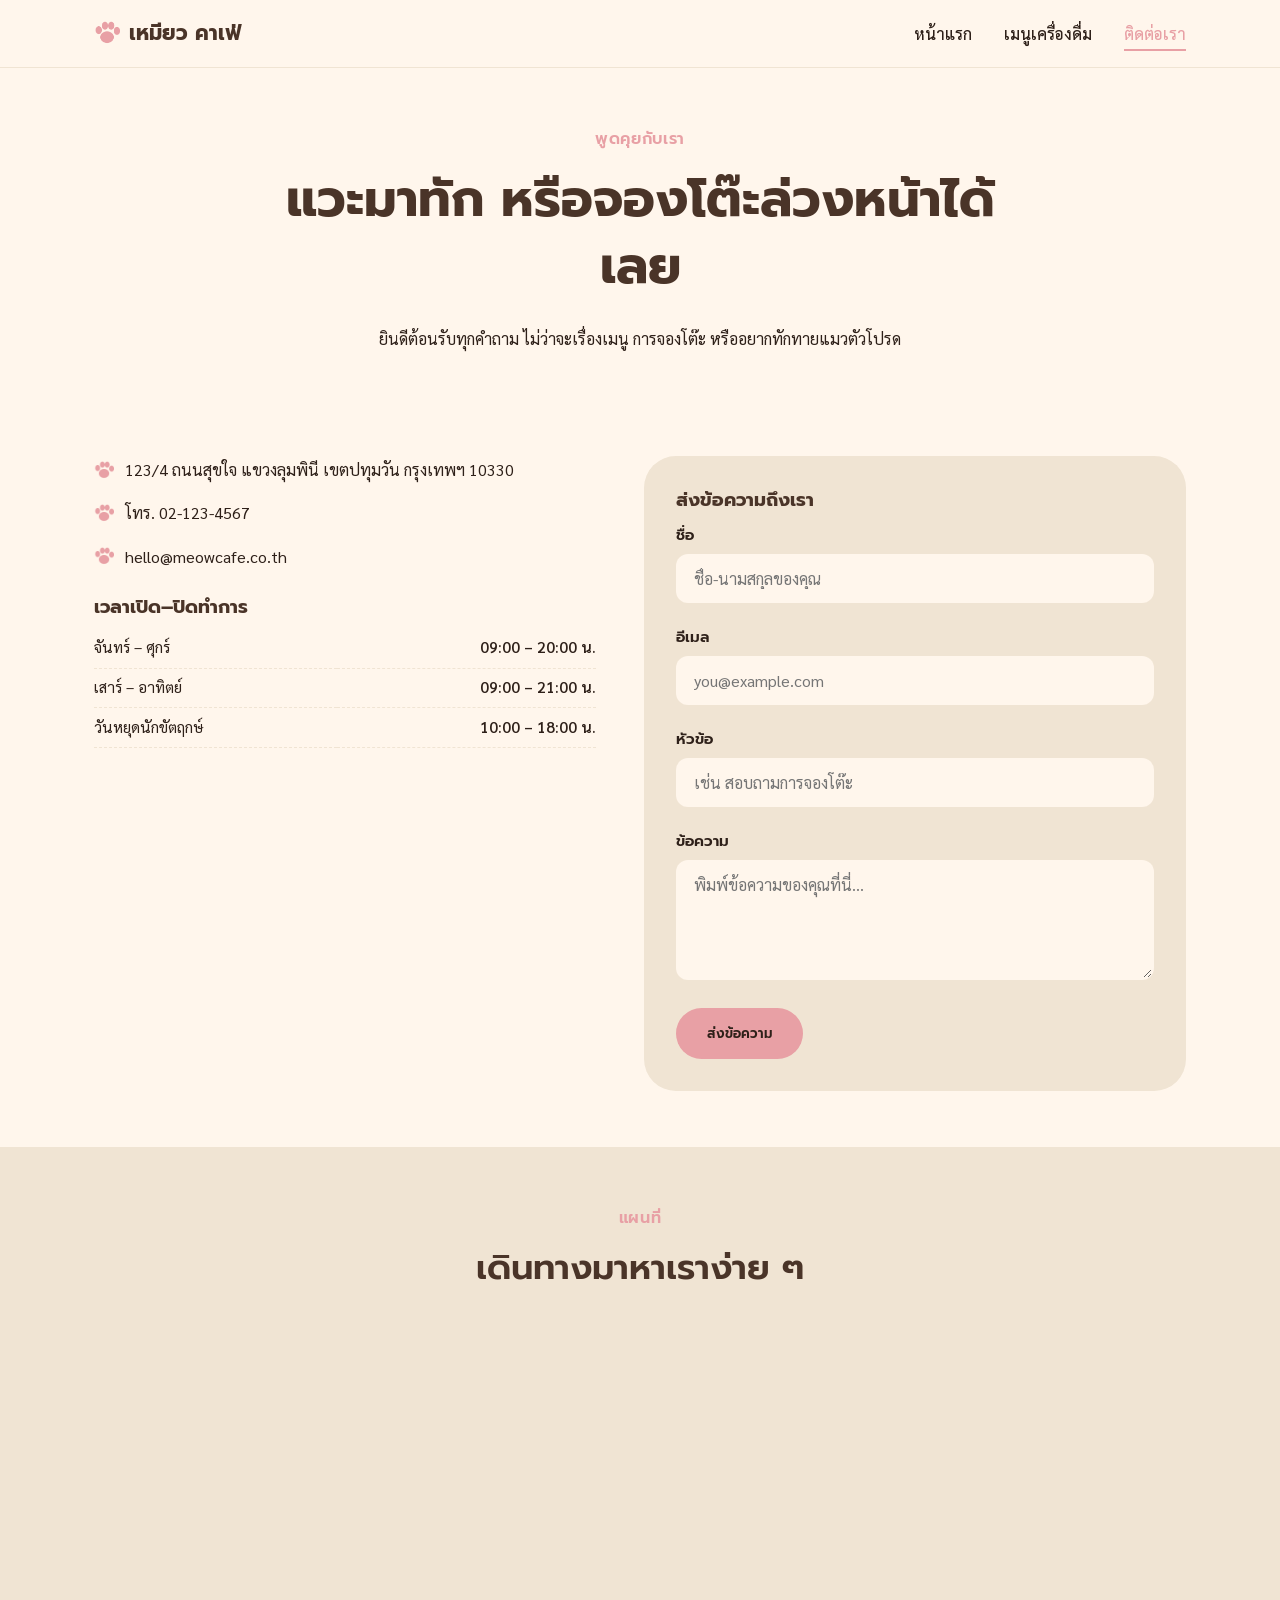
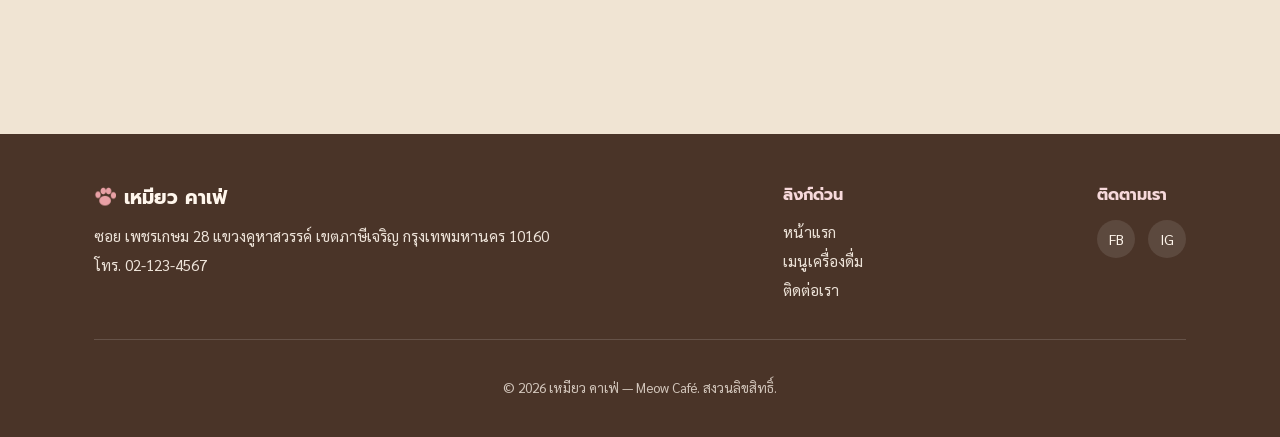
==== contact.html @ 357938e2 "Add files via upload" ====
<!DOCTYPE html>
<html lang="th">
<head>
<meta charset="UTF-8">
<meta name="viewport" content="width=device-width, initial-scale=1.0">
<title>ติดต่อเรา | เหมียว คาเฟ่</title>
<link rel="preconnect" href="https://fonts.googleapis.com">
<link href="https://fonts.googleapis.com/css2?family=Prompt:wght@500;600;700&family=Sarabun:wght@400;500;600&display=swap" rel="stylesheet">
<link rel="stylesheet" href="style.css">
</head>
<body>

<header class="site-header">
  <nav class="navbar">
    <a href="index.html" class="brand">
      <img src="image/paw.png" class="paw-icon" alt="">
      เหมียว คาเฟ่
    </a>
    <ul class="nav-links">
      <li><a href="index.html">หน้าแรก</a></li>
      <li><a href="menu.html">เมนูเครื่องดื่ม</a></li>
      <li><a href="contact.html" aria-current="page">ติดต่อเรา</a></li>
    </ul>
  </nav>
</header>

<main>

  <div class="page-header">
    <span class="eyebrow">พูดคุยกับเรา</span>
    <h1>แวะมาทัก หรือจองโต๊ะล่วงหน้าได้เลย</h1>
    <p>ยินดีต้อนรับทุกคำถาม ไม่ว่าจะเรื่องเมนู การจองโต๊ะ หรืออยากทักทายแมวตัวโปรด</p>
  </div>

  <section class="section">
    <div class="wrap">
      <div class="contact-layout">

        <div class="contact-info">
          <ul>
            <li>
              <img src="image/paw.png" class="paw-icon" alt="">
              <span>123/4 ถนนสุขใจ แขวงลุมพินี เขตปทุมวัน กรุงเทพฯ 10330</span>
            </li>
            <li>
              <img src="image/paw.png" class="paw-icon" alt="">
              <span>โทร. 02-123-4567</span>
            </li>
            <li>
              <img src="image/paw.png" class="paw-icon" alt="">
              <span>hello@meowcafe.co.th</span>
            </li>
          </ul>

          <h3>เวลาเปิด–ปิดทำการ</h3>
          <table class="hours-table">
            <tr><td>จันทร์ – ศุกร์</td><td>09:00 – 20:00 น.</td></tr>
            <tr><td>เสาร์ – อาทิตย์</td><td>09:00 – 21:00 น.</td></tr>
            <tr><td>วันหยุดนักขัตฤกษ์</td><td>10:00 – 18:00 น.</td></tr>
          </table>
        </div>

        <form class="contact-form">
          <h3>ส่งข้อความถึงเรา</h3>
          <div class="form-group">
            <label for="name">ชื่อ</label>
            <input type="text" id="name" name="name" placeholder="ชื่อ-นามสกุลของคุณ">
          </div>
          <div class="form-group">
            <label for="email">อีเมล</label>
            <input type="email" id="email" name="email" placeholder="you@example.com">
          </div>
          <div class="form-group">
            <label for="subject">หัวข้อ</label>
            <input type="text" id="subject" name="subject" placeholder="เช่น สอบถามการจองโต๊ะ">
          </div>
          <div class="form-group">
            <label for="message">ข้อความ</label>
            <textarea id="message" name="message" placeholder="พิมพ์ข้อความของคุณที่นี่..."></textarea>
          </div>
          <button type="submit" class="btn btn-primary">ส่งข้อความ</button>
        </form>

      </div>
    </div>
  </section>

  <section class="section section-cream-deep">
    <div class="wrap">
      <div class="section-head">
        <span class="eyebrow">แผนที่</span>
        <h2>เดินทางมาหาเราง่าย ๆ</h2>
      </div>
      <iframe
        class="map-frame"
        src="https://www.google.com/maps/embed?pb=!1m18!1m12!1m3!1d299.01411054483236!2d100.46035640488564!3d13.728832572389896!2m3!1f0!2f0!3f0!3m2!1i1024!2i768!4f13.1!3m3!1m2!1s0x30e2995e4b5f1b71%3A0x10da7c1b5f97f00c!2z4Liq4Lin4LiZ4Lir4Lii4LmI4Lit4Lih4Lin4Lix4LiU4Lii4Liy4LiH!5e1!3m2!1sth!2sth!4v1785080987299!5m2!1sth!2sth"
        title="แผนที่ตั้งของเหมียว คาเฟ่"
        loading="lazy">
      </iframe>
    </div>
  </section>

</main>

<footer class="site-footer">
  <div class="wrap">
    <div class="footer-grid">
      <div class="footer-col">
        <div class="footer-brand">
          <img src="image/paw.png" class="paw-icon" alt="">
          เหมียว คาเฟ่
        </div>
        <p>ซอย เพชรเกษม 28 แขวงคูหาสวรรค์ เขตภาษีเจริญ กรุงเทพมหานคร 10160</p>
        <p>โทร. 02-123-4567</p>
      </div>
      <div class="footer-col">
        <h4>ลิงก์ด่วน</h4>
        <p><a href="index.html">หน้าแรก</a></p>
        <p><a href="menu.html">เมนูเครื่องดื่ม</a></p>
        <p><a href="contact.html">ติดต่อเรา</a></p>
      </div>
      <div class="footer-col">
        <h4>ติดตามเรา</h4>
        <ul class="social-links">
          <li><a href="#" aria-label="Facebook">FB</a></li>
          <li><a href="#" aria-label="Instagram">IG</a></li>
        </ul>
      </div>
    </div>
    <p class="copyright">© 2026 เหมียว คาเฟ่ — Meow Café. สงวนลิขสิทธิ์.</p>
  </div>
</footer>

</body>
</html>
---- style.css ----
/* ==========================================================================
   MEOW CAFÉ — เหมียว คาเฟ่
   Design tokens: cream #FFF6EC · coffee brown #4A3428 · blush pink #E8A0A5
   Display font: Prompt · Body font: Sarabun
   Signature motif: paw-print trail used as bullets & dividers
   ========================================================================== */

:root {
  --cream: #FFF6EC;
  --cream-deep: #F0E4D3;
  --brown: #4A3428;
  --brown-deep: #2E2019;
  --pink: #E8A0A5;
  --pink-light: #F7D9DB;
  --font-display: 'Prompt', sans-serif;
  --font-body: 'Sarabun', sans-serif;
  --radius-blob: 32px;
  --shadow-soft: 0 12px 30px rgba(74, 52, 40, 0.12);
}

* { box-sizing: border-box; }

html { scroll-behavior: smooth; }

body {
  margin: 0;
  background: var(--cream);
  color: var(--brown-deep);
  font-family: var(--font-body);
  font-size: 1rem;
  line-height: 1.7;
}

img { max-width: 100%; display: block; }

a { color: inherit; text-decoration: none; }

h1, h2, h3 {
  font-family: var(--font-display);
  color: var(--brown);
  margin: 0 0 0.5em;
  line-height: 1.3;
}

h1 { font-size: clamp(2.1rem, 4vw, 3.2rem); font-weight: 700; }
h2 { font-size: clamp(1.6rem, 3vw, 2.2rem); font-weight: 600; }

.eyebrow {
  display: inline-block;
  font-family: var(--font-display);
  font-weight: 600;
  color: var(--pink);
  letter-spacing: 0.04em;
  margin-bottom: 0.8rem;
}

.wrap {
  max-width: 1140px;
  margin: 0 auto;
  padding: 0 1.5rem;
}

/* ---------- paw-print signature motif ---------- */

.paw-icon {
  width: 20px;
  height: 20px;
  color: var(--pink);
  flex-shrink: 0;
}

.paw-divider {
  display: flex;
  justify-content: center;
  gap: 1.2rem;
  padding: 2.2rem 0;
}


/* ---------- navbar ---------- */

.site-header {
  position: sticky;
  top: 0;
  z-index: 10;
  background: var(--cream);
  border-bottom: 1px solid var(--cream-deep);
}

.navbar {
  display: flex;
  align-items: center;
  justify-content: space-between;
  padding: 1rem 1.5rem;
  max-width: 1140px;
  margin: 0 auto;
}

.brand {
  display: flex;
  align-items: center;
  gap: 0.55rem;
  font-family: var(--font-display);
  font-weight: 700;
  font-size: 1.3rem;
  color: var(--brown);
}
.brand .paw-icon { color: var(--pink); width: 26px; height: 26px; }

.nav-links {
  display: flex;
  gap: 2rem;
  list-style: none;
  margin: 0;
  padding: 0;
  font-weight: 500;
}

.nav-links a {
  position: relative;
  padding: 0.3rem 0;
  transition: color 0.2s ease;
}
.nav-links a::after {
  content: "";
  position: absolute;
  left: 0; bottom: -2px;
  width: 0; height: 2px;
  background: var(--pink);
  transition: width 0.25s ease;
}
.nav-links a:hover { color: var(--pink); }
.nav-links a:hover::after,
.nav-links a[aria-current="page"]::after { width: 100%; }
.nav-links a[aria-current="page"] { color: var(--pink); }

/* ---------- buttons ---------- */

.btn {
  display: inline-block;
  font-family: var(--font-display);
  font-weight: 600;
  padding: 0.8rem 1.8rem;
  border-radius: 999px;
  border: 2px solid transparent;
  cursor: pointer;
  transition: transform 0.2s ease, box-shadow 0.2s ease, background 0.2s ease;
}
.btn-primary {
  background: var(--pink);
  color: var(--brown-deep);
}
.btn-primary:hover {
  background: var(--brown);
  color: var(--cream);
  transform: translateY(-3px);
  box-shadow: var(--shadow-soft);
}
.btn-outline {
  background: transparent;
  border-color: var(--brown);
  color: var(--brown);
}
.btn-outline:hover {
  background: var(--brown);
  color: var(--cream);
  transform: translateY(-3px);
}

/* ---------- hero ---------- */

.hero {
  display: flex;
  align-items: center;
  gap: 3rem;
  padding: 4rem 1.5rem 2rem;
  max-width: 1140px;
  margin: 0 auto;
}
.hero-copy { flex: 1 1 420px; }
.hero-copy p { font-size: 1.1rem; max-width: 46ch; }
.hero-art { flex: 1 1 320px; max-width: 380px; margin: 0 auto; }

/* ---------- features (grid) ---------- */

.section { padding: 3.5rem 0; }
.section-cream-deep { background: var(--cream-deep); }

.section-head { text-align: center; max-width: 60ch; margin: 0 auto 2.5rem; }

.feature-grid {
  display: grid;
  grid-template-columns: repeat(3, 1fr);
  gap: 1.8rem;
}

.feature-card {
  background: var(--cream);
  border-radius: var(--radius-blob);
  padding: 2rem 1.6rem;
  text-align: center;
  box-shadow: var(--shadow-soft);
}
.feature-icon {
  width: 60px;
  height: 60px;
  margin: 0 auto 1rem;
  background: var(--pink-light);
  border-radius: 50%;
  display: flex;
  align-items: center;
  justify-content: center;
}
.feature-icon .paw-icon { width: 30px; height: 30px; color: var(--brown); }
.feature-card h3 { font-size: 1.15rem; }
.feature-card p { margin: 0; font-size: 0.95rem; }

/* ---------- testimonials ---------- */

.testimonial-grid {
  display: flex;
  flex-wrap: wrap;
  gap: 1.8rem;
}
.testimonial-card {
  flex: 1 1 320px;
  background: var(--cream-deep);
  border-radius: var(--radius-blob);
  padding: 2rem;
  position: relative;
}
.testimonial-card::before {
  content: "“";
  font-family: var(--font-display);
  font-size: 3.5rem;
  color: var(--pink);
  line-height: 1;
  display: block;
  margin-bottom: -0.5rem;
}
.testimonial-quote { font-style: italic; margin-bottom: 1.4rem; }
.testimonial-person {
  display: flex;
  align-items: center;
  gap: 0.8rem;
}
.testimonial-person img {
  width: 52px;
  height: 52px;
  border-radius: 50%;
  object-fit: cover;
  border: 3px solid var(--pink-light);
}
.testimonial-person span { font-weight: 600; font-family: var(--font-display); }

/* ---------- CTA ---------- */

.cta-section {
  background: var(--pink);
  color: var(--brown-deep);
  text-align: center;
  padding: 3.5rem 1.5rem;
}
.cta-section h2 { color: var(--brown-deep); }
.cta-section .btn-primary { background: var(--brown); color: var(--cream); }
.cta-section .btn-primary:hover { background: var(--brown-deep); }

/* ---------- footer ---------- */

.site-footer {
  background: var(--brown);
  color: var(--cream);
  padding: 3rem 0 1.5rem;
}
.footer-grid {
  display: flex;
  flex-wrap: wrap;
  justify-content: space-between;
  gap: 2rem;
  padding-bottom: 2rem;
  border-bottom: 1px solid rgba(255,255,255,0.15);
}
.footer-brand {
  display: flex;
  align-items: center;
  gap: 0.5rem;
  font-family: var(--font-display);
  font-weight: 700;
  font-size: 1.2rem;
  margin-bottom: 0.6rem;
}
.footer-brand .paw-icon { color: var(--pink); width: 22px; height: 22px; }
.footer-col p { margin: 0.2rem 0; font-size: 0.95rem; opacity: 0.9; }
.footer-col h4 {
  font-family: var(--font-display);
  color: var(--pink-light);
  margin: 0 0 0.7rem;
  font-size: 1rem;
}
.social-links {
  display: flex;
  gap: 0.8rem;
  list-style: none;
  padding: 0; margin: 0;
}
.social-links a {
  width: 38px; height: 38px;
  display: flex; align-items: center; justify-content: center;
  background: rgba(255,255,255,0.1);
  border-radius: 50%;
  font-size: 0.9rem;
  transition: background 0.2s ease, transform 0.2s ease;
}
.social-links a:hover { background: var(--pink); transform: translateY(-3px); }
.copyright {
  text-align: center;
  padding-top: 1.4rem;
  font-size: 0.85rem;
  opacity: 0.75;
}

/* ---------- page header (menu / contact) ---------- */

.page-header {
  text-align: center;
  padding: 3.5rem 1.5rem 2rem;
  max-width: 800px;
  margin: 0 auto;
}

/* ---------- product grid (menu page) ---------- */

.product-grid {
  display: grid;
  grid-template-columns: repeat(3, 1fr);
  gap: 1.8rem;
}
.product-card {
  background: var(--cream);
  border-radius: 20px;
  overflow: hidden;
  box-shadow: var(--shadow-soft);
  transition: transform 0.25s ease, box-shadow 0.25s ease;
}
.product-card:hover {
  transform: translateY(-8px);
  box-shadow: 0 20px 34px rgba(74, 52, 40, 0.2);
}
.product-card img { width: 100%; aspect-ratio: 4/3; object-fit: cover; }
.product-body { padding: 1.2rem 1.3rem 1.5rem; }
.product-body h3 { font-size: 1.05rem; margin-bottom: 0.3rem; }
.product-body p { font-size: 0.92rem; margin: 0 0 0.8rem; opacity: 0.85; }
.product-price {
  font-family: var(--font-display);
  font-weight: 700;
  color: var(--pink);
  font-size: 1.15rem;
}

.promo-banner {
  margin-top: 3rem;
  background: var(--brown);
  color: var(--cream);
  border-radius: var(--radius-blob);
  padding: 1.6rem 2rem;
  display: flex;
  align-items: center;
  justify-content: center;
  gap: 0.8rem;
  text-align: center;
  font-family: var(--font-display);
  font-weight: 600;
  font-size: 1.1rem;
}
.promo-banner .paw-icon { color: var(--pink); }

/* ---------- contact page ---------- */

.contact-layout {
  display: flex;
  flex-wrap: wrap;
  gap: 3rem;
}
.contact-info { flex: 1 1 300px; }
.contact-info ul { list-style: none; padding: 0; margin: 0 0 1.6rem; }
.contact-info li {
  display: flex;
  gap: 0.7rem;
  margin-bottom: 1rem;
  align-items: flex-start;
}
.contact-info li .paw-icon { margin-top: 0.3rem; }
.hours-table { width: 100%; border-collapse: collapse; }
.hours-table td { padding: 0.4rem 0; border-bottom: 1px dashed var(--cream-deep); font-size: 0.95rem; }
.hours-table td:last-child { text-align: right; font-weight: 600; }

.contact-form { flex: 1 1 340px; background: var(--cream-deep); border-radius: var(--radius-blob); padding: 2rem; }
.form-group { margin-bottom: 1.3rem; }
.form-group label {
  display: block;
  font-family: var(--font-display);
  font-weight: 600;
  margin-bottom: 0.4rem;
  font-size: 0.95rem;
}
.form-group input,
.form-group textarea {
  width: 100%;
  padding: 0.75rem 1rem;
  border-radius: 12px;
  border: 2px solid transparent;
  background: var(--cream);
  font-family: var(--font-body);
  font-size: 1rem;
  color: var(--brown-deep);
  transition: border-color 0.2s ease;
}
.form-group input:focus,
.form-group textarea:focus {
  outline: none;
  border-color: var(--pink);
}
.form-group textarea { resize: vertical; min-height: 120px; }

.map-frame {
  border: none;
  width: 100%;
  height: 340px;
  border-radius: var(--radius-blob);
  filter: grayscale(15%);
}

/* ---------- responsive ---------- */

@media (max-width: 860px) {
  .feature-grid, .product-grid { grid-template-columns: repeat(2, 1fr); }
}

@media (max-width: 640px) {
  .navbar { flex-direction: column; gap: 0.8rem; }
  .nav-links { gap: 1.2rem; flex-wrap: wrap; justify-content: center; }
  .hero { flex-direction: column; text-align: center; padding-top: 2.5rem; }
  .hero-copy p { margin-left: auto; margin-right: auto; }
  .feature-grid, .product-grid { grid-template-columns: 1fr; }
  .contact-layout { flex-direction: column; }
}
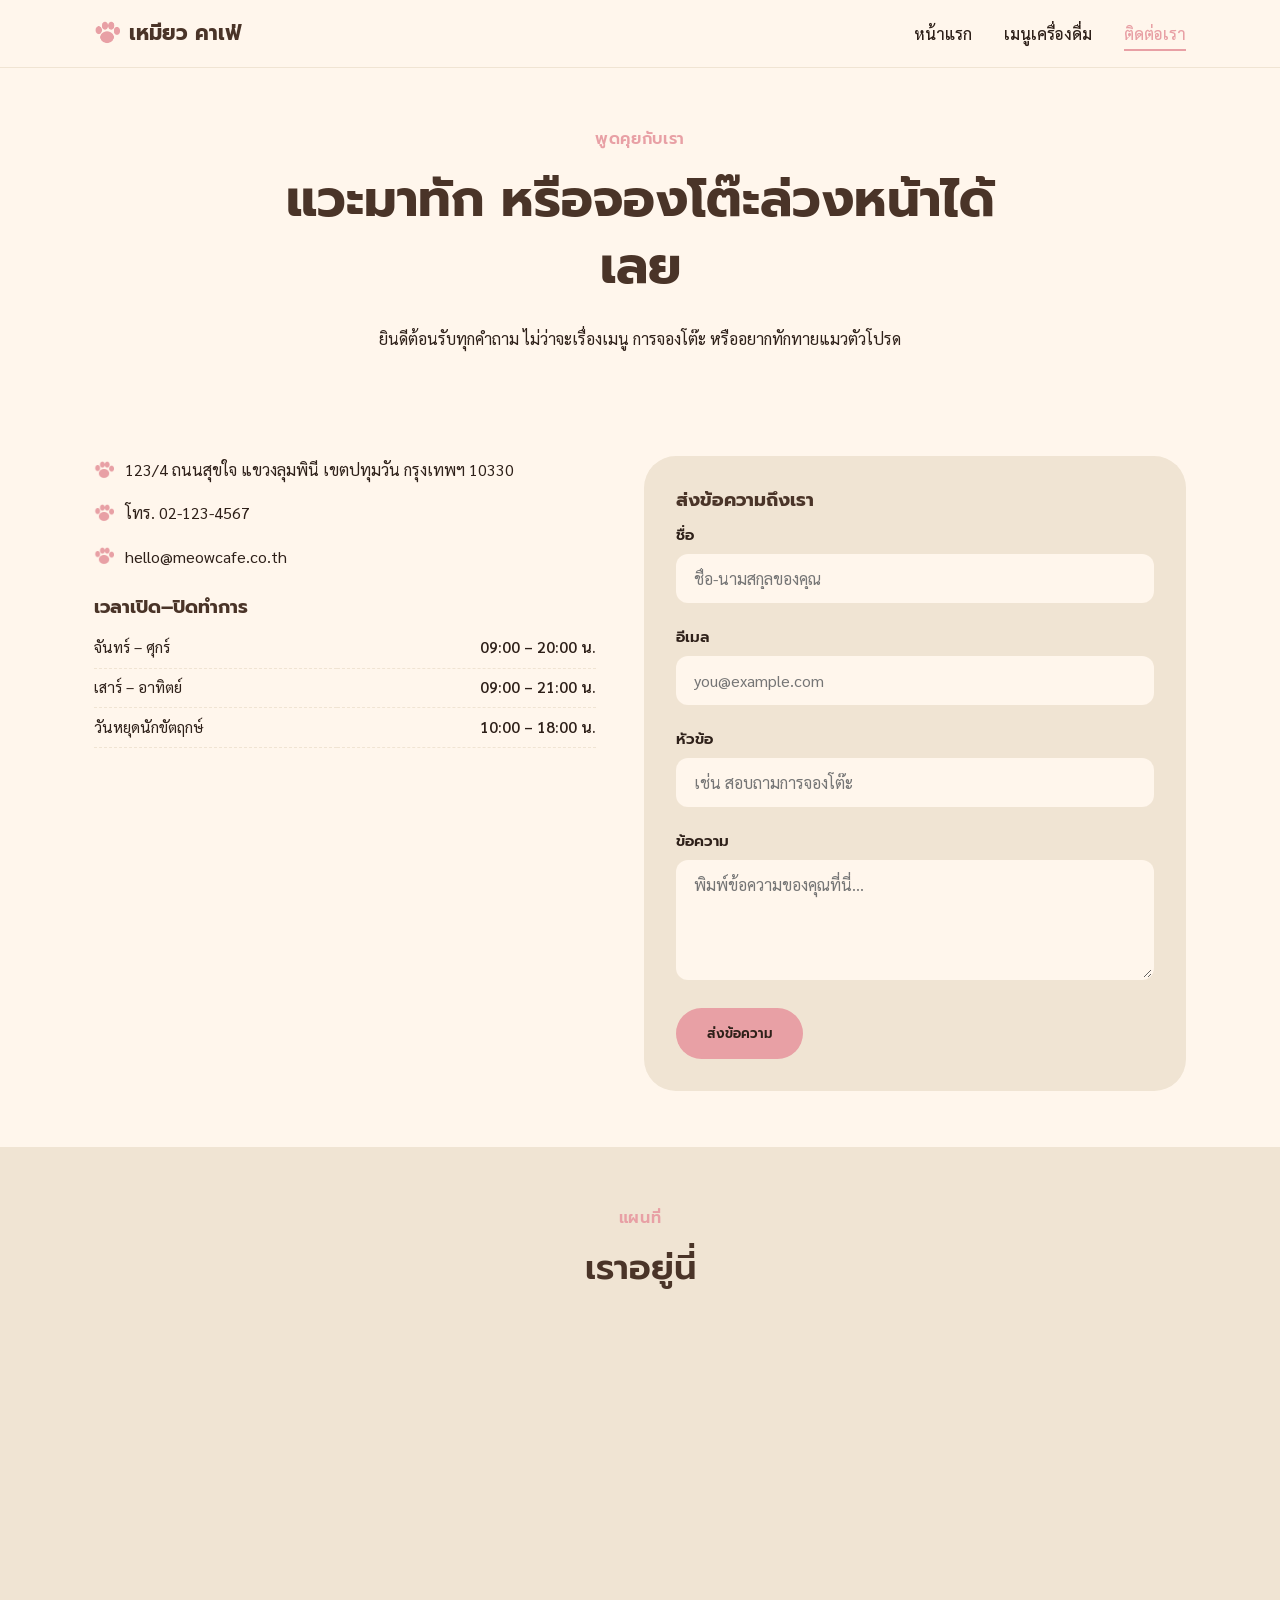
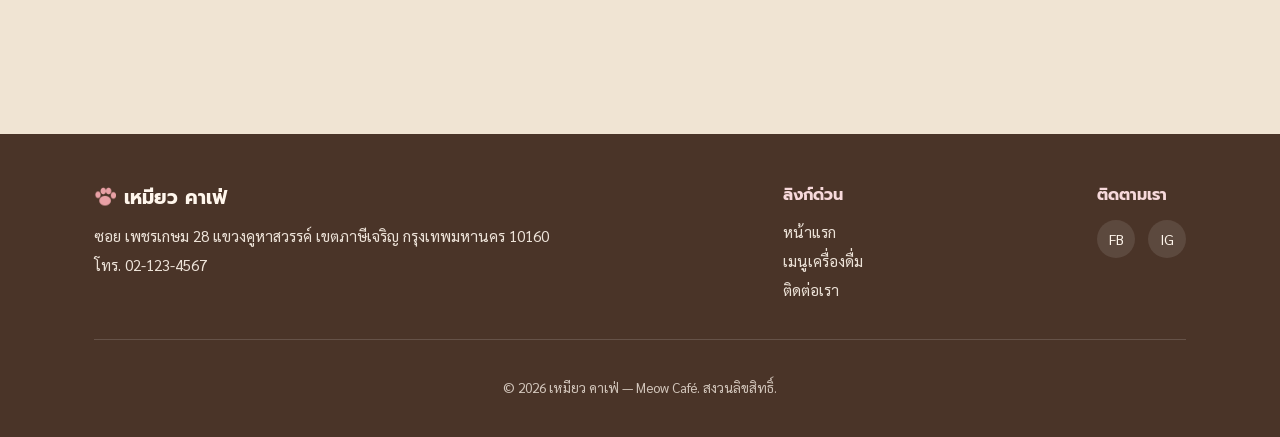
==== commit 74a314fa: "Update contact.html" ====
--- a/contact.html
+++ b/contact.html
@@ -89,7 +89,7 @@
     <div class="wrap">
       <div class="section-head">
         <span class="eyebrow">แผนที่</span>
-        <h2>เดินทางมาหาเราง่าย ๆ</h2>
+        <h2>เราอยู่นี่</h2>
       </div>
       <iframe
         class="map-frame"
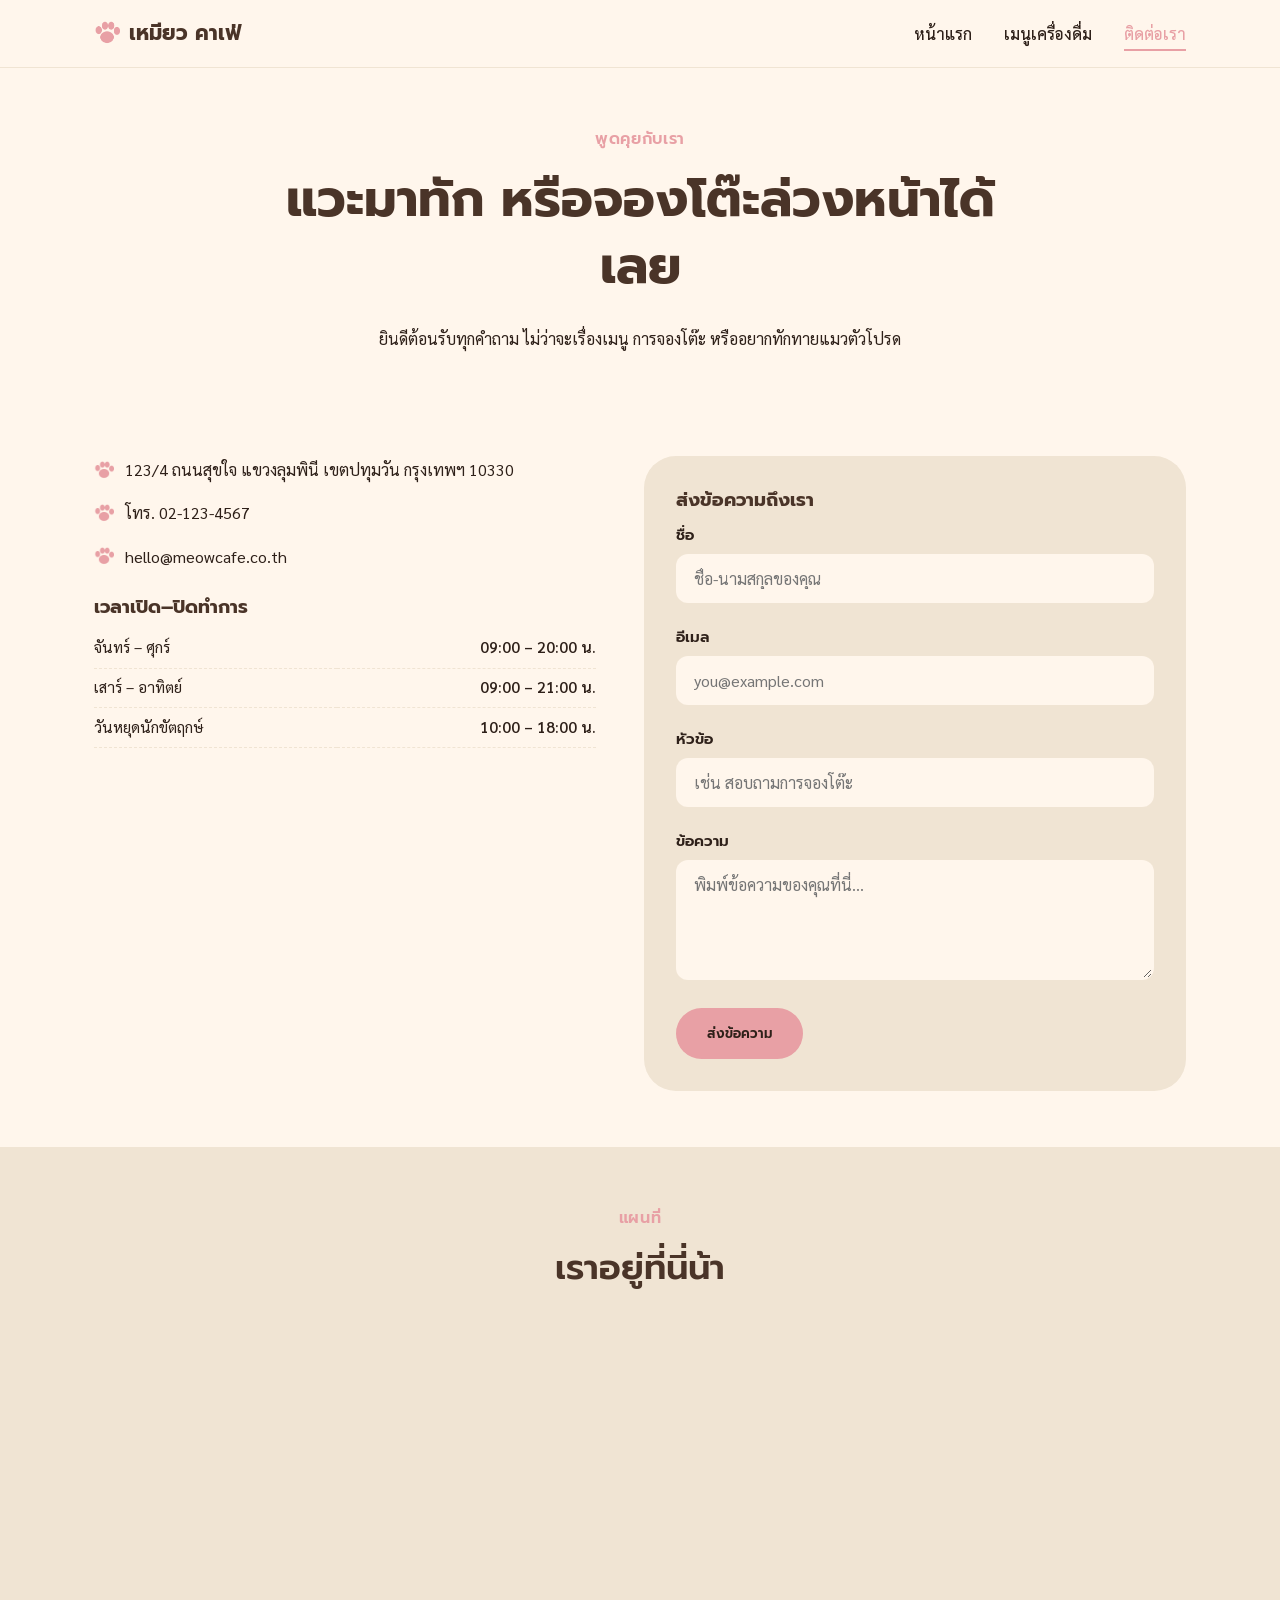
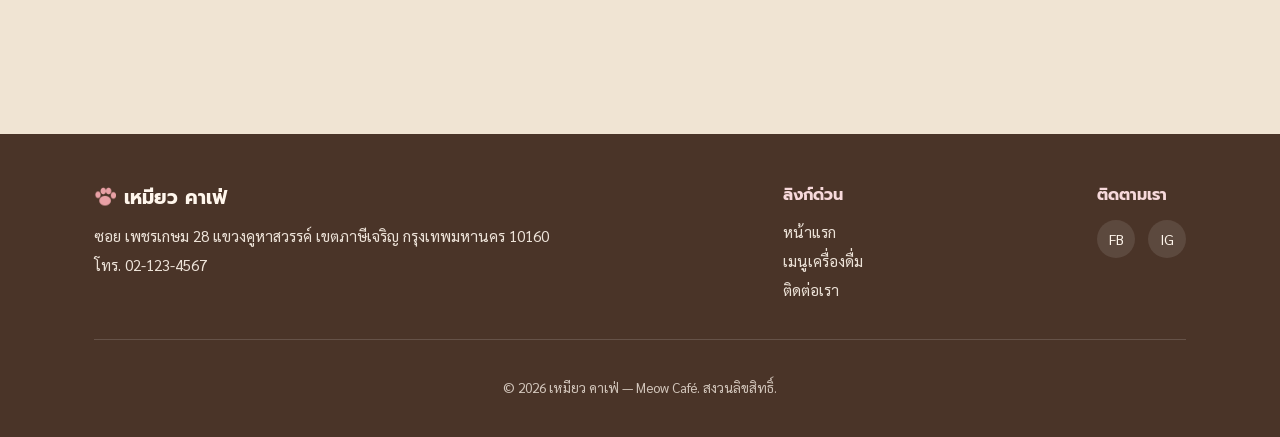
==== commit af3dccf6: "Update contact.html" ====
--- a/contact.html
+++ b/contact.html
@@ -89,7 +89,7 @@
     <div class="wrap">
       <div class="section-head">
         <span class="eyebrow">แผนที่</span>
-        <h2>เราอยู่นี่</h2>
+        <h2>เราอยู่ที่นี่น้า</h2>
       </div>
       <iframe
         class="map-frame"
